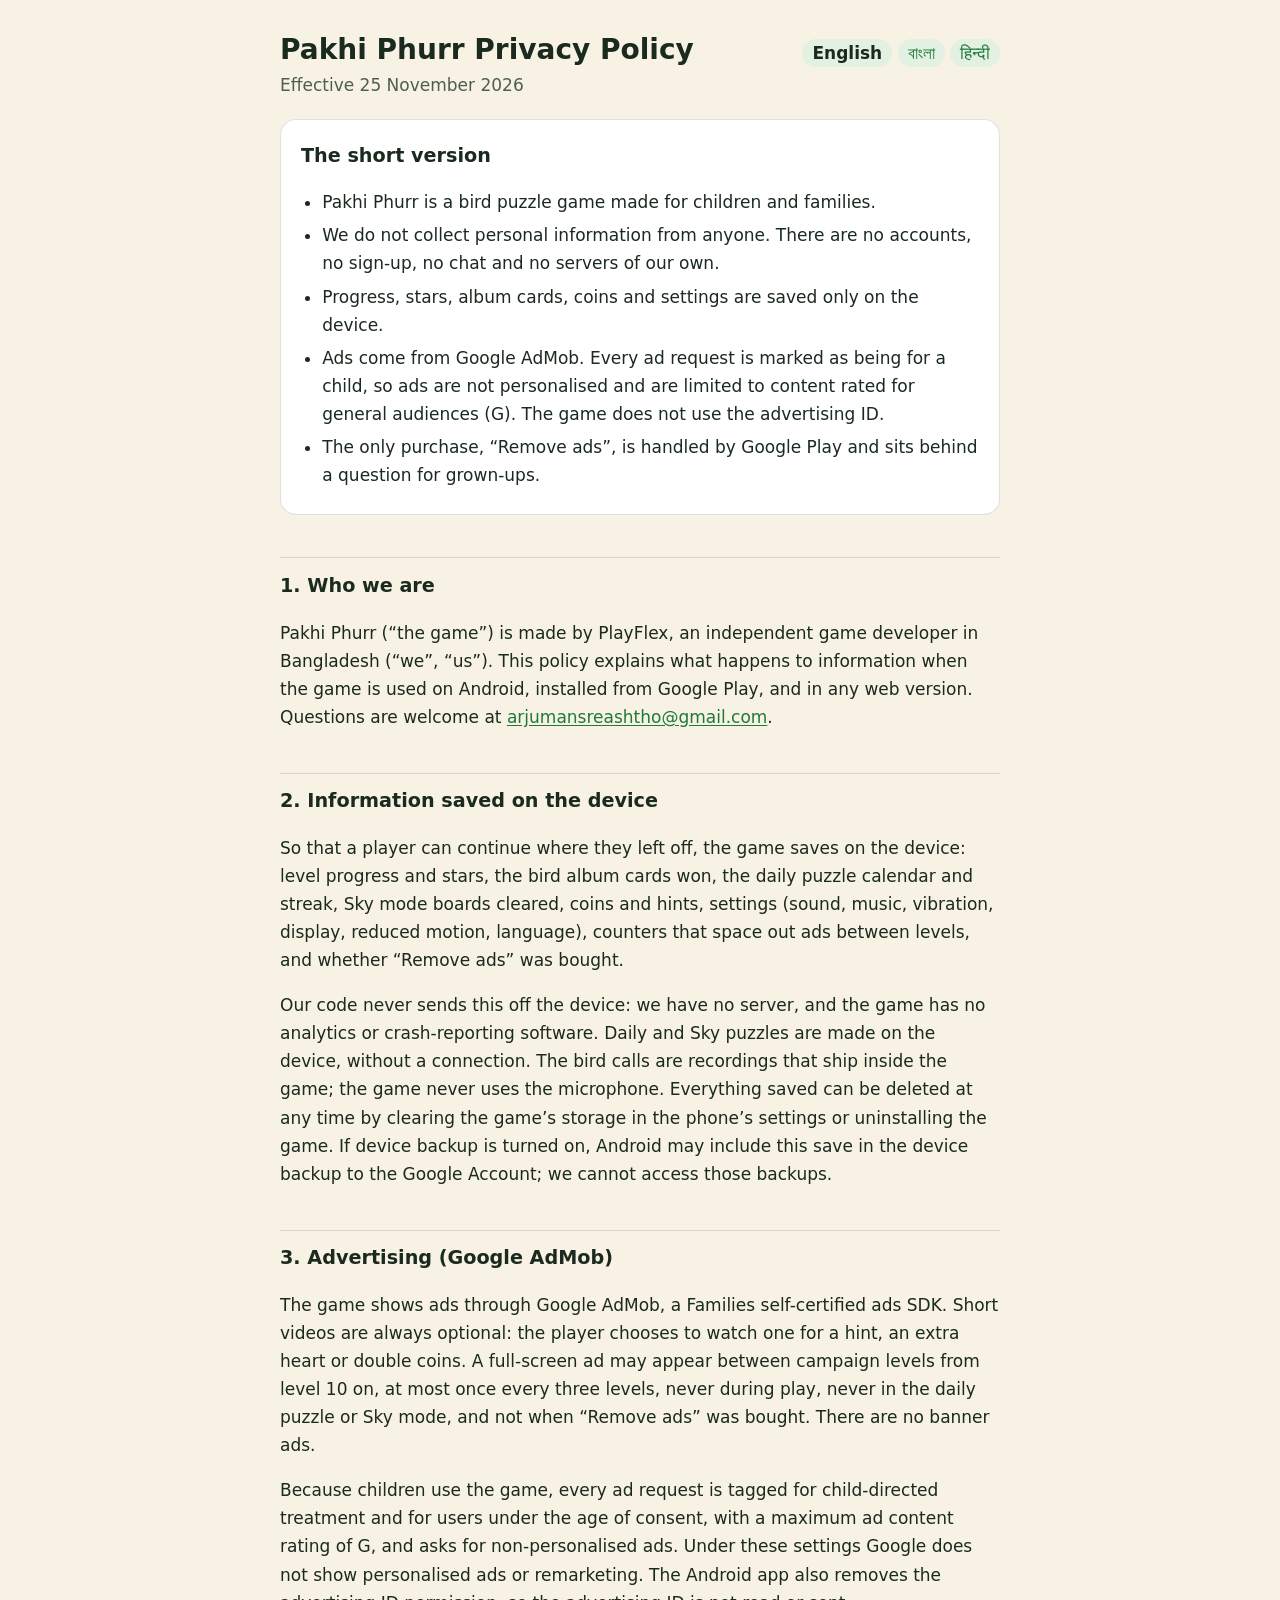
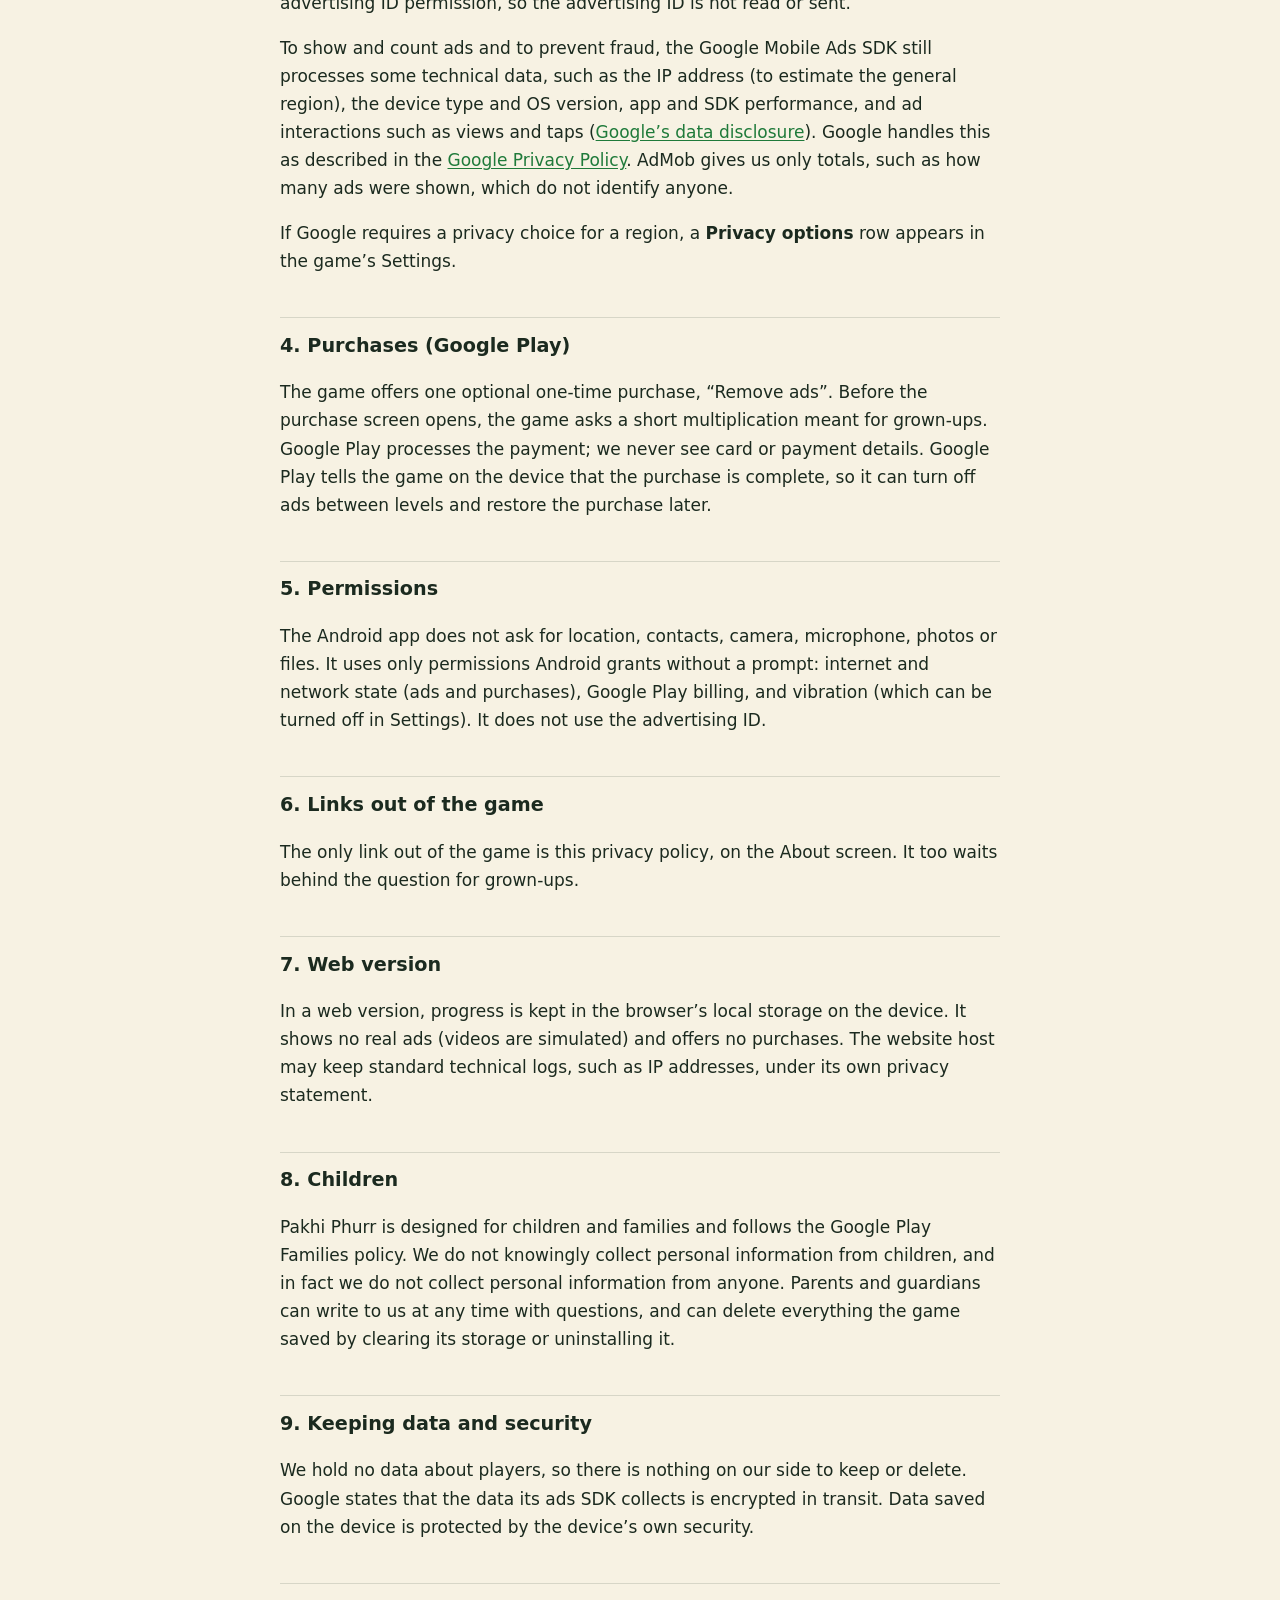
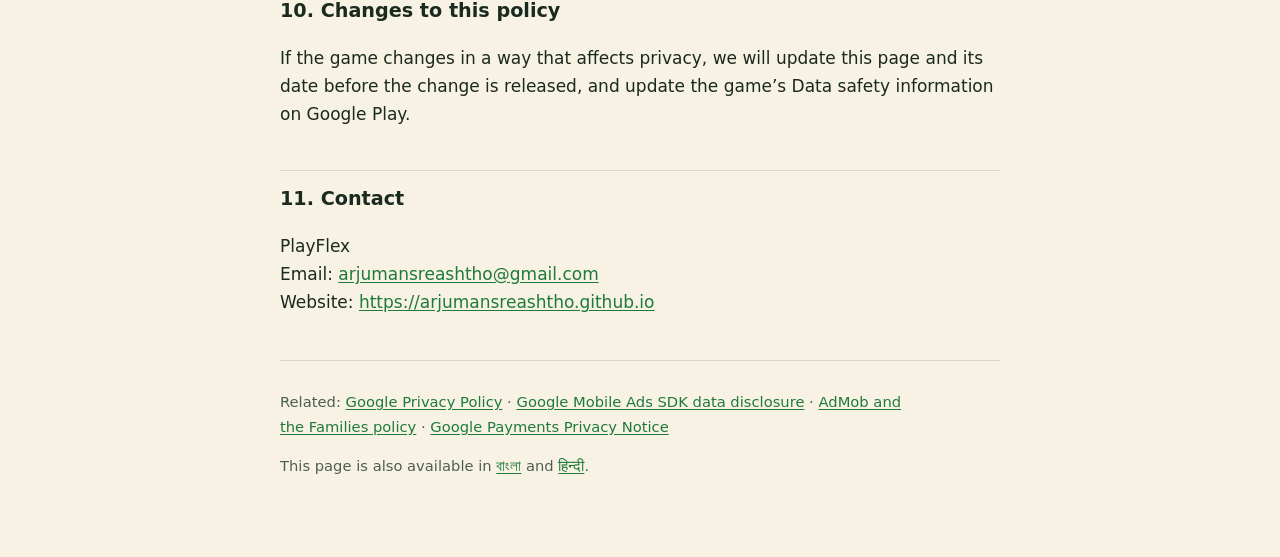
==== pakhi-phurr/privacy/index.html @ 55ad2fcd "Pakhi Phurr privacy policy (English, Bangla, Hindi) Co-Authored-By: Claude Opus 5.5 <noreply@anthrop" ====
<!DOCTYPE html>
<html lang="en">
<head>
<meta charset="utf-8">
<meta name="viewport" content="width=device-width, initial-scale=1">
<title>Privacy Policy – Pakhi Phurr</title>
<meta name="description" content="Pakhi Phurr is made for children and families: no accounts, no servers of our own, progress stays on the device, child-safe ads by Google AdMob without the advertising ID.">
<link rel="alternate" hreflang="en" href="./">
<link rel="alternate" hreflang="bn" href="bn.html">
<link rel="alternate" hreflang="hi" href="hi.html">
<style>
  :root { --bg: #F7F2E3; --card: #FFFFFF; --text: #1B2A1F; --muted: #4E5E52; --accent: #1F7A3A;
          --line: rgba(27,42,31,0.14); --chip: #E3F1E2; color-scheme: light dark; }
  @media (prefers-color-scheme: dark) {
    :root { --bg: #0F2227; --card: #16323A; --text: #F7F2E3; --muted: #BFD3CC; --accent: #FFA23A;
            --line: rgba(191,211,204,0.2); --chip: #1F4048; }
  }
  * { box-sizing: border-box; }
  html { -webkit-text-size-adjust: 100%; }
  body { margin: 0; background: var(--bg); color: var(--text);
         font: 17px/1.65 system-ui, -apple-system, "Segoe UI", Roboto, "Noto Sans", "Noto Sans Bengali", "Noto Sans Devanagari", sans-serif; }
  main { max-width: 760px; margin: 0 auto; padding: 24px 20px 64px; }
  header { display: flex; flex-wrap: wrap; align-items: baseline; justify-content: space-between; gap: 8px 16px; }
  h1 { font-size: 1.75rem; line-height: 1.25; margin: 8px 0 4px; }
  h2 { font-size: 1.2rem; margin: 2.2em 0 0.4em; padding-top: 0.6em; border-top: 1px solid var(--line); }
  p, li { max-width: 68ch; }
  ul { padding-left: 1.25em; }
  li { margin: 0.3em 0; }
  a { color: var(--accent); text-underline-offset: 2px; }
  .meta { color: var(--muted); margin: 0; }
  .lang a, .lang strong { padding: 4px 10px; border-radius: 999px; background: var(--chip); text-decoration: none; }
  .summary { background: var(--card); border: 1px solid var(--line); border-radius: 16px; padding: 8px 20px; margin: 20px 0 8px; }
  .summary h2 { border: 0; margin-top: 0.6em; padding-top: 0; }
  footer { margin-top: 3em; color: var(--muted); font-size: 0.92rem; border-top: 1px solid var(--line); padding-top: 1em; }
</style>
</head>
<body>
<main>
  <header>
    <div>
      <h1>Pakhi Phurr Privacy Policy</h1>
      <p class="meta">Effective 25 November 2026</p>
    </div>
    <nav class="lang" aria-label="Language"><strong aria-current="page">English</strong> <a href="bn.html" hreflang="bn" lang="bn">বাংলা</a> <a href="hi.html" hreflang="hi" lang="hi">हिन्दी</a></nav>
  </header>

  <section class="summary" aria-labelledby="short">
    <h2 id="short">The short version</h2>
    <ul>
      <li>Pakhi Phurr is a bird puzzle game made for children and families.</li>
      <li>We do not collect personal information from anyone. There are no accounts, no sign-up, no chat and no servers of our own.</li>
      <li>Progress, stars, album cards, coins and settings are saved only on the device.</li>
      <li>Ads come from Google AdMob. Every ad request is marked as being for a child, so ads are not personalised and are limited to content rated for general audiences (G). The game does not use the advertising ID.</li>
      <li>The only purchase, “Remove ads”, is handled by Google Play and sits behind a question for grown-ups.</li>
    </ul>
  </section>

  <h2 id="who">1. Who we are</h2>
  <p>Pakhi Phurr (“the game”) is made by PlayFlex, an independent game developer in Bangladesh (“we”, “us”). This policy explains what happens to information when the game is used on Android, installed from Google Play, and in any web version. Questions are welcome at <a href="mailto:arjumansreashtho@gmail.com">arjumansreashtho@gmail.com</a>.</p>

  <h2 id="device">2. Information saved on the device</h2>
  <p>So that a player can continue where they left off, the game saves on the device: level progress and stars, the bird album cards won, the daily puzzle calendar and streak, Sky mode boards cleared, coins and hints, settings (sound, music, vibration, display, reduced motion, language), counters that space out ads between levels, and whether “Remove ads” was bought.</p>
  <p>Our code never sends this off the device: we have no server, and the game has no analytics or crash-reporting software. Daily and Sky puzzles are made on the device, without a connection. The bird calls are recordings that ship inside the game; the game never uses the microphone. Everything saved can be deleted at any time by clearing the game’s storage in the phone’s settings or uninstalling the game. If device backup is turned on, Android may include this save in the device backup to the Google Account; we cannot access those backups.</p>

  <h2 id="ads">3. Advertising (Google AdMob)</h2>
  <p>The game shows ads through Google AdMob, a Families self-certified ads SDK. Short videos are always optional: the player chooses to watch one for a hint, an extra heart or double coins. A full-screen ad may appear between campaign levels from level 10 on, at most once every three levels, never during play, never in the daily puzzle or Sky mode, and not when “Remove ads” was bought. There are no banner ads.</p>
  <p>Because children use the game, every ad request is tagged for child-directed treatment and for users under the age of consent, with a maximum ad content rating of G, and asks for non-personalised ads. Under these settings Google does not show personalised ads or remarketing. The Android app also removes the advertising ID permission, so the advertising ID is not read or sent.</p>
  <p>To show and count ads and to prevent fraud, the Google Mobile Ads SDK still processes some technical data, such as the IP address (to estimate the general region), the device type and OS version, app and SDK performance, and ad interactions such as views and taps (<a href="https://developers.google.com/admob/android/privacy/play-data-disclosure">Google’s data disclosure</a>). Google handles this as described in the <a href="https://policies.google.com/privacy">Google Privacy Policy</a>. AdMob gives us only totals, such as how many ads were shown, which do not identify anyone.</p>
  <p>If Google requires a privacy choice for a region, a <strong>Privacy options</strong> row appears in the game’s Settings.</p>

  <h2 id="purchases">4. Purchases (Google Play)</h2>
  <p>The game offers one optional one-time purchase, “Remove ads”. Before the purchase screen opens, the game asks a short multiplication meant for grown-ups. Google Play processes the payment; we never see card or payment details. Google Play tells the game on the device that the purchase is complete, so it can turn off ads between levels and restore the purchase later.</p>

  <h2 id="permissions">5. Permissions</h2>
  <p>The Android app does not ask for location, contacts, camera, microphone, photos or files. It uses only permissions Android grants without a prompt: internet and network state (ads and purchases), Google Play billing, and vibration (which can be turned off in Settings). It does not use the advertising ID.</p>

  <h2 id="links">6. Links out of the game</h2>
  <p>The only link out of the game is this privacy policy, on the About screen. It too waits behind the question for grown-ups.</p>

  <h2 id="web">7. Web version</h2>
  <p>In a web version, progress is kept in the browser’s local storage on the device. It shows no real ads (videos are simulated) and offers no purchases. The website host may keep standard technical logs, such as IP addresses, under its own privacy statement.</p>

  <h2 id="children">8. Children</h2>
  <p>Pakhi Phurr is designed for children and families and follows the Google Play Families policy. We do not knowingly collect personal information from children, and in fact we do not collect personal information from anyone. Parents and guardians can write to us at any time with questions, and can delete everything the game saved by clearing its storage or uninstalling it.</p>

  <h2 id="security">9. Keeping data and security</h2>
  <p>We hold no data about players, so there is nothing on our side to keep or delete. Google states that the data its ads SDK collects is encrypted in transit. Data saved on the device is protected by the device’s own security.</p>

  <h2 id="changes">10. Changes to this policy</h2>
  <p>If the game changes in a way that affects privacy, we will update this page and its date before the change is released, and update the game’s Data safety information on Google Play.</p>

  <h2 id="contact">11. Contact</h2>
  <p>PlayFlex<br>Email: <a href="mailto:arjumansreashtho@gmail.com">arjumansreashtho@gmail.com</a><br>Website: <a href="https://arjumansreashtho.github.io">https://arjumansreashtho.github.io</a></p>

  <footer>
    <p>Related: <a href="https://policies.google.com/privacy">Google Privacy Policy</a> ·
       <a href="https://developers.google.com/admob/android/privacy/play-data-disclosure">Google Mobile Ads SDK data disclosure</a> ·
       <a href="https://support.google.com/admob/answer/6223431">AdMob and the Families policy</a> ·
       <a href="https://payments.google.com/payments/apis-secure/get_legal_document?ldo=0&amp;ldt=privacynotice">Google Payments Privacy Notice</a></p>
    <p>This page is also available in <a href="bn.html" hreflang="bn" lang="bn">বাংলা</a> and <a href="hi.html" hreflang="hi" lang="hi">हिन्दी</a>.</p>
  </footer>
</main>
</body>
</html>
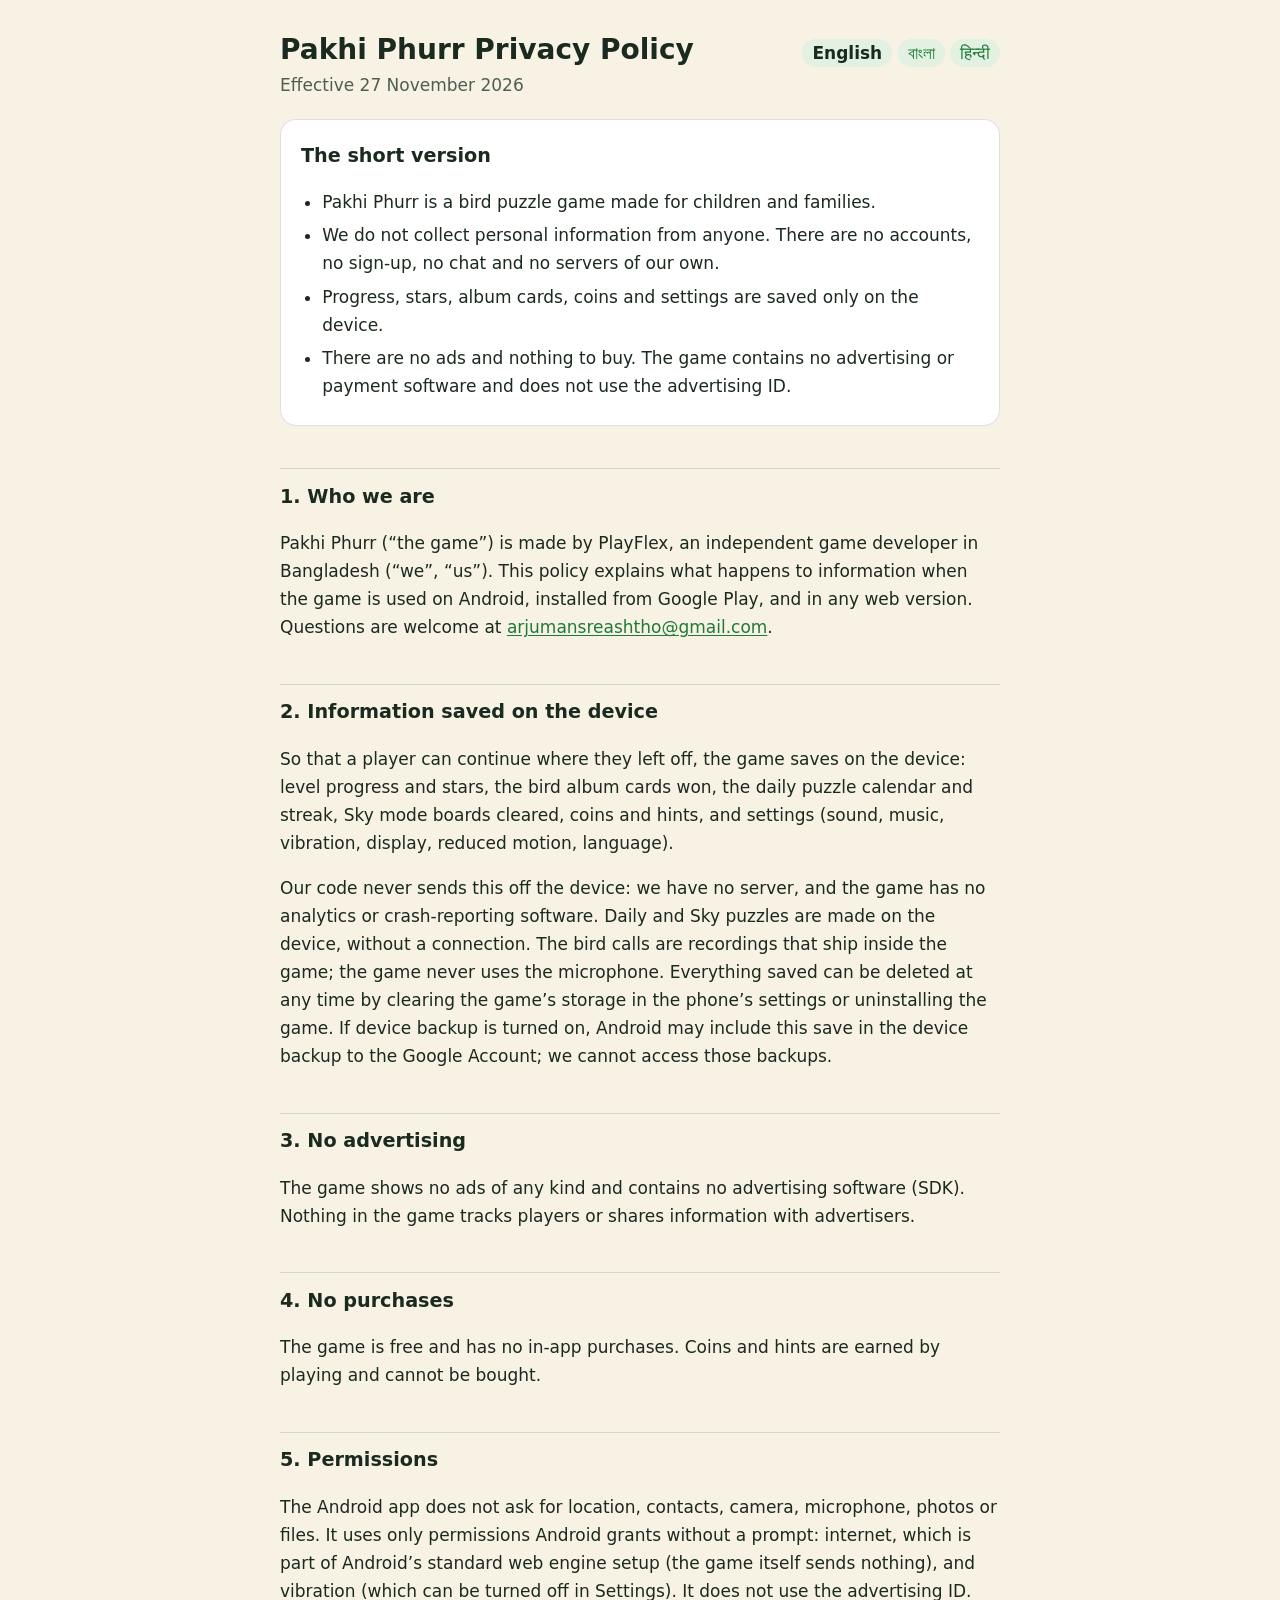
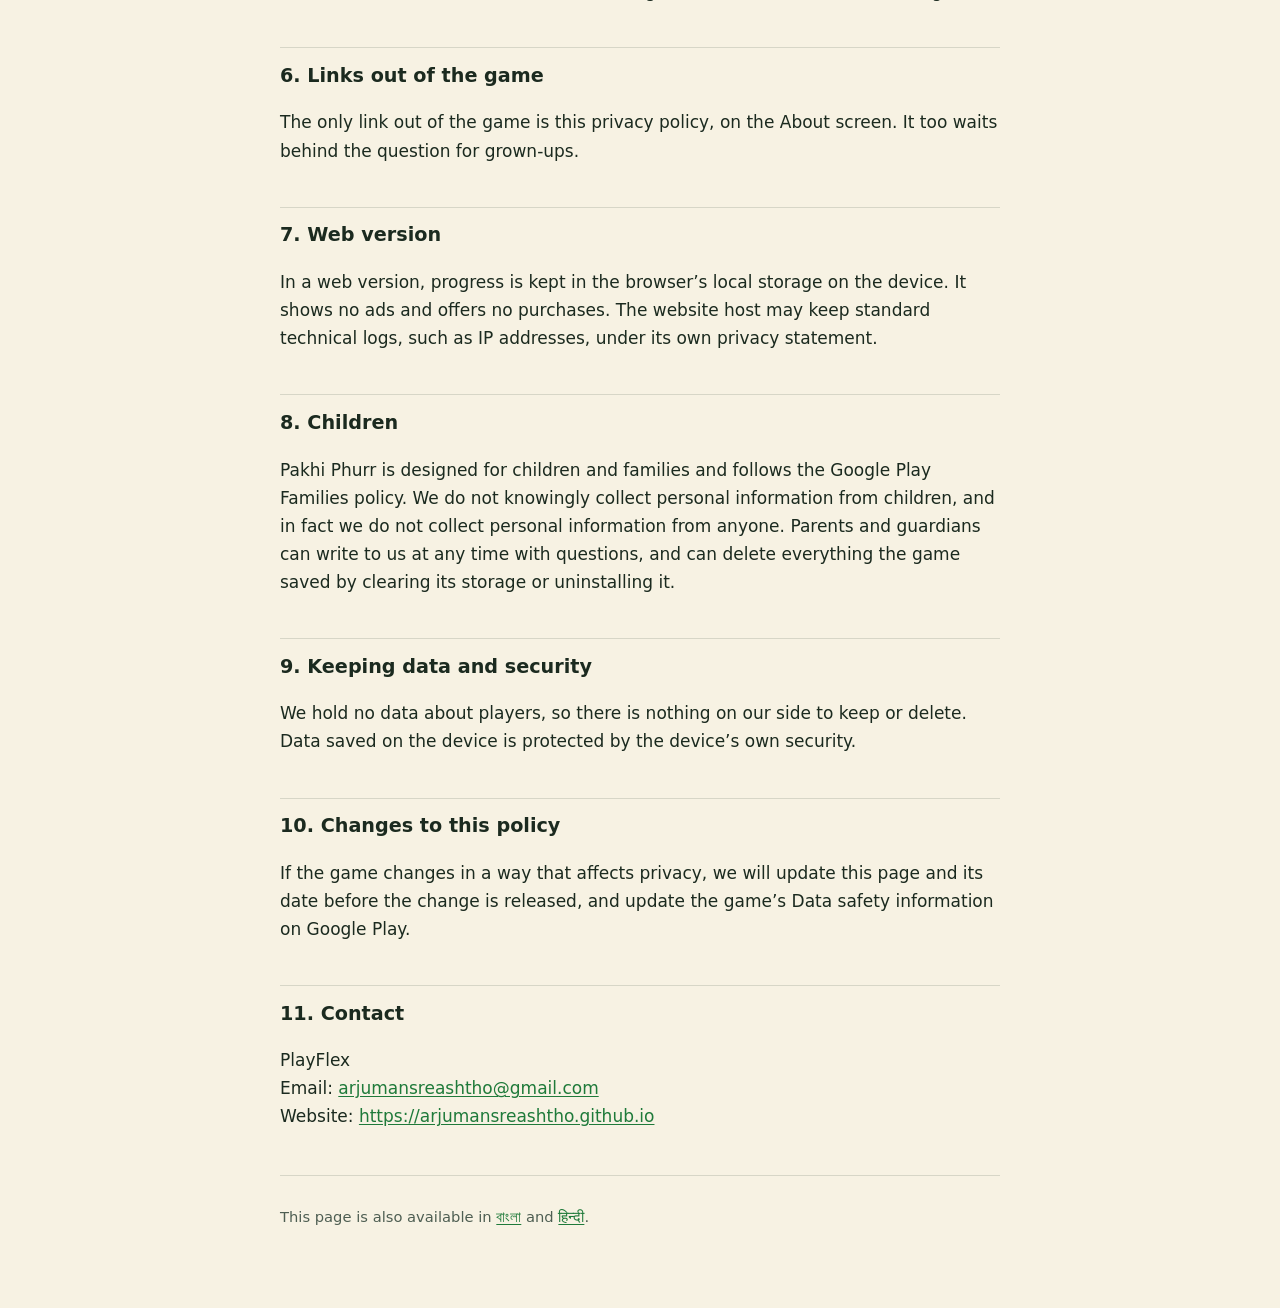
==== commit 9dcbb323: "Pakhi Phurr privacy policy: no ads, no purchases (EN, BN, HI) The first release ships without ads or" ====
--- a/pakhi-phurr/privacy/index.html
+++ b/pakhi-phurr/privacy/index.html
@@ -4,7 +4,7 @@
 <meta charset="utf-8">
 <meta name="viewport" content="width=device-width, initial-scale=1">
 <title>Privacy Policy – Pakhi Phurr</title>
-<meta name="description" content="Pakhi Phurr is made for children and families: no accounts, no servers of our own, progress stays on the device, child-safe ads by Google AdMob without the advertising ID.">
+<meta name="description" content="Pakhi Phurr is made for children and families: no ads, no purchases, no accounts, no servers of our own, and progress stays on the device.">
 <link rel="alternate" hreflang="en" href="./">
 <link rel="alternate" hreflang="bn" href="bn.html">
 <link rel="alternate" hreflang="hi" href="hi.html">
@@ -39,7 +39,7 @@
   <header>
     <div>
       <h1>Pakhi Phurr Privacy Policy</h1>
-      <p class="meta">Effective 25 November 2026</p>
+      <p class="meta">Effective 27 November 2026</p>
     </div>
     <nav class="lang" aria-label="Language"><strong aria-current="page">English</strong> <a href="bn.html" hreflang="bn" lang="bn">বাংলা</a> <a href="hi.html" hreflang="hi" lang="hi">हिन्दी</a></nav>
   </header>
@@ -50,8 +50,7 @@
       <li>Pakhi Phurr is a bird puzzle game made for children and families.</li>
       <li>We do not collect personal information from anyone. There are no accounts, no sign-up, no chat and no servers of our own.</li>
       <li>Progress, stars, album cards, coins and settings are saved only on the device.</li>
-      <li>Ads come from Google AdMob. Every ad request is marked as being for a child, so ads are not personalised and are limited to content rated for general audiences (G). The game does not use the advertising ID.</li>
-      <li>The only purchase, “Remove ads”, is handled by Google Play and sits behind a question for grown-ups.</li>
+      <li>There are no ads and nothing to buy. The game contains no advertising or payment software and does not use the advertising ID.</li>
     </ul>
   </section>
 
@@ -59,32 +58,29 @@
   <p>Pakhi Phurr (“the game”) is made by PlayFlex, an independent game developer in Bangladesh (“we”, “us”). This policy explains what happens to information when the game is used on Android, installed from Google Play, and in any web version. Questions are welcome at <a href="mailto:arjumansreashtho@gmail.com">arjumansreashtho@gmail.com</a>.</p>
 
   <h2 id="device">2. Information saved on the device</h2>
-  <p>So that a player can continue where they left off, the game saves on the device: level progress and stars, the bird album cards won, the daily puzzle calendar and streak, Sky mode boards cleared, coins and hints, settings (sound, music, vibration, display, reduced motion, language), counters that space out ads between levels, and whether “Remove ads” was bought.</p>
+  <p>So that a player can continue where they left off, the game saves on the device: level progress and stars, the bird album cards won, the daily puzzle calendar and streak, Sky mode boards cleared, coins and hints, and settings (sound, music, vibration, display, reduced motion, language).</p>
   <p>Our code never sends this off the device: we have no server, and the game has no analytics or crash-reporting software. Daily and Sky puzzles are made on the device, without a connection. The bird calls are recordings that ship inside the game; the game never uses the microphone. Everything saved can be deleted at any time by clearing the game’s storage in the phone’s settings or uninstalling the game. If device backup is turned on, Android may include this save in the device backup to the Google Account; we cannot access those backups.</p>
 
-  <h2 id="ads">3. Advertising (Google AdMob)</h2>
-  <p>The game shows ads through Google AdMob, a Families self-certified ads SDK. Short videos are always optional: the player chooses to watch one for a hint, an extra heart or double coins. A full-screen ad may appear between campaign levels from level 10 on, at most once every three levels, never during play, never in the daily puzzle or Sky mode, and not when “Remove ads” was bought. There are no banner ads.</p>
-  <p>Because children use the game, every ad request is tagged for child-directed treatment and for users under the age of consent, with a maximum ad content rating of G, and asks for non-personalised ads. Under these settings Google does not show personalised ads or remarketing. The Android app also removes the advertising ID permission, so the advertising ID is not read or sent.</p>
-  <p>To show and count ads and to prevent fraud, the Google Mobile Ads SDK still processes some technical data, such as the IP address (to estimate the general region), the device type and OS version, app and SDK performance, and ad interactions such as views and taps (<a href="https://developers.google.com/admob/android/privacy/play-data-disclosure">Google’s data disclosure</a>). Google handles this as described in the <a href="https://policies.google.com/privacy">Google Privacy Policy</a>. AdMob gives us only totals, such as how many ads were shown, which do not identify anyone.</p>
-  <p>If Google requires a privacy choice for a region, a <strong>Privacy options</strong> row appears in the game’s Settings.</p>
+  <h2 id="ads">3. No advertising</h2>
+  <p>The game shows no ads of any kind and contains no advertising software (SDK). Nothing in the game tracks players or shares information with advertisers.</p>
 
-  <h2 id="purchases">4. Purchases (Google Play)</h2>
-  <p>The game offers one optional one-time purchase, “Remove ads”. Before the purchase screen opens, the game asks a short multiplication meant for grown-ups. Google Play processes the payment; we never see card or payment details. Google Play tells the game on the device that the purchase is complete, so it can turn off ads between levels and restore the purchase later.</p>
+  <h2 id="purchases">4. No purchases</h2>
+  <p>The game is free and has no in-app purchases. Coins and hints are earned by playing and cannot be bought.</p>
 
   <h2 id="permissions">5. Permissions</h2>
-  <p>The Android app does not ask for location, contacts, camera, microphone, photos or files. It uses only permissions Android grants without a prompt: internet and network state (ads and purchases), Google Play billing, and vibration (which can be turned off in Settings). It does not use the advertising ID.</p>
+  <p>The Android app does not ask for location, contacts, camera, microphone, photos or files. It uses only permissions Android grants without a prompt: internet, which is part of Android’s standard web engine setup (the game itself sends nothing), and vibration (which can be turned off in Settings). It does not use the advertising ID.</p>
 
   <h2 id="links">6. Links out of the game</h2>
   <p>The only link out of the game is this privacy policy, on the About screen. It too waits behind the question for grown-ups.</p>
 
   <h2 id="web">7. Web version</h2>
-  <p>In a web version, progress is kept in the browser’s local storage on the device. It shows no real ads (videos are simulated) and offers no purchases. The website host may keep standard technical logs, such as IP addresses, under its own privacy statement.</p>
+  <p>In a web version, progress is kept in the browser’s local storage on the device. It shows no ads and offers no purchases. The website host may keep standard technical logs, such as IP addresses, under its own privacy statement.</p>
 
   <h2 id="children">8. Children</h2>
   <p>Pakhi Phurr is designed for children and families and follows the Google Play Families policy. We do not knowingly collect personal information from children, and in fact we do not collect personal information from anyone. Parents and guardians can write to us at any time with questions, and can delete everything the game saved by clearing its storage or uninstalling it.</p>
 
   <h2 id="security">9. Keeping data and security</h2>
-  <p>We hold no data about players, so there is nothing on our side to keep or delete. Google states that the data its ads SDK collects is encrypted in transit. Data saved on the device is protected by the device’s own security.</p>
+  <p>We hold no data about players, so there is nothing on our side to keep or delete. Data saved on the device is protected by the device’s own security.</p>
 
   <h2 id="changes">10. Changes to this policy</h2>
   <p>If the game changes in a way that affects privacy, we will update this page and its date before the change is released, and update the game’s Data safety information on Google Play.</p>
@@ -93,10 +89,6 @@
   <p>PlayFlex<br>Email: <a href="mailto:arjumansreashtho@gmail.com">arjumansreashtho@gmail.com</a><br>Website: <a href="https://arjumansreashtho.github.io">https://arjumansreashtho.github.io</a></p>
 
   <footer>
-    <p>Related: <a href="https://policies.google.com/privacy">Google Privacy Policy</a> ·
-       <a href="https://developers.google.com/admob/android/privacy/play-data-disclosure">Google Mobile Ads SDK data disclosure</a> ·
-       <a href="https://support.google.com/admob/answer/6223431">AdMob and the Families policy</a> ·
-       <a href="https://payments.google.com/payments/apis-secure/get_legal_document?ldo=0&amp;ldt=privacynotice">Google Payments Privacy Notice</a></p>
     <p>This page is also available in <a href="bn.html" hreflang="bn" lang="bn">বাংলা</a> and <a href="hi.html" hreflang="hi" lang="hi">हिन्दी</a>.</p>
   </footer>
 </main>
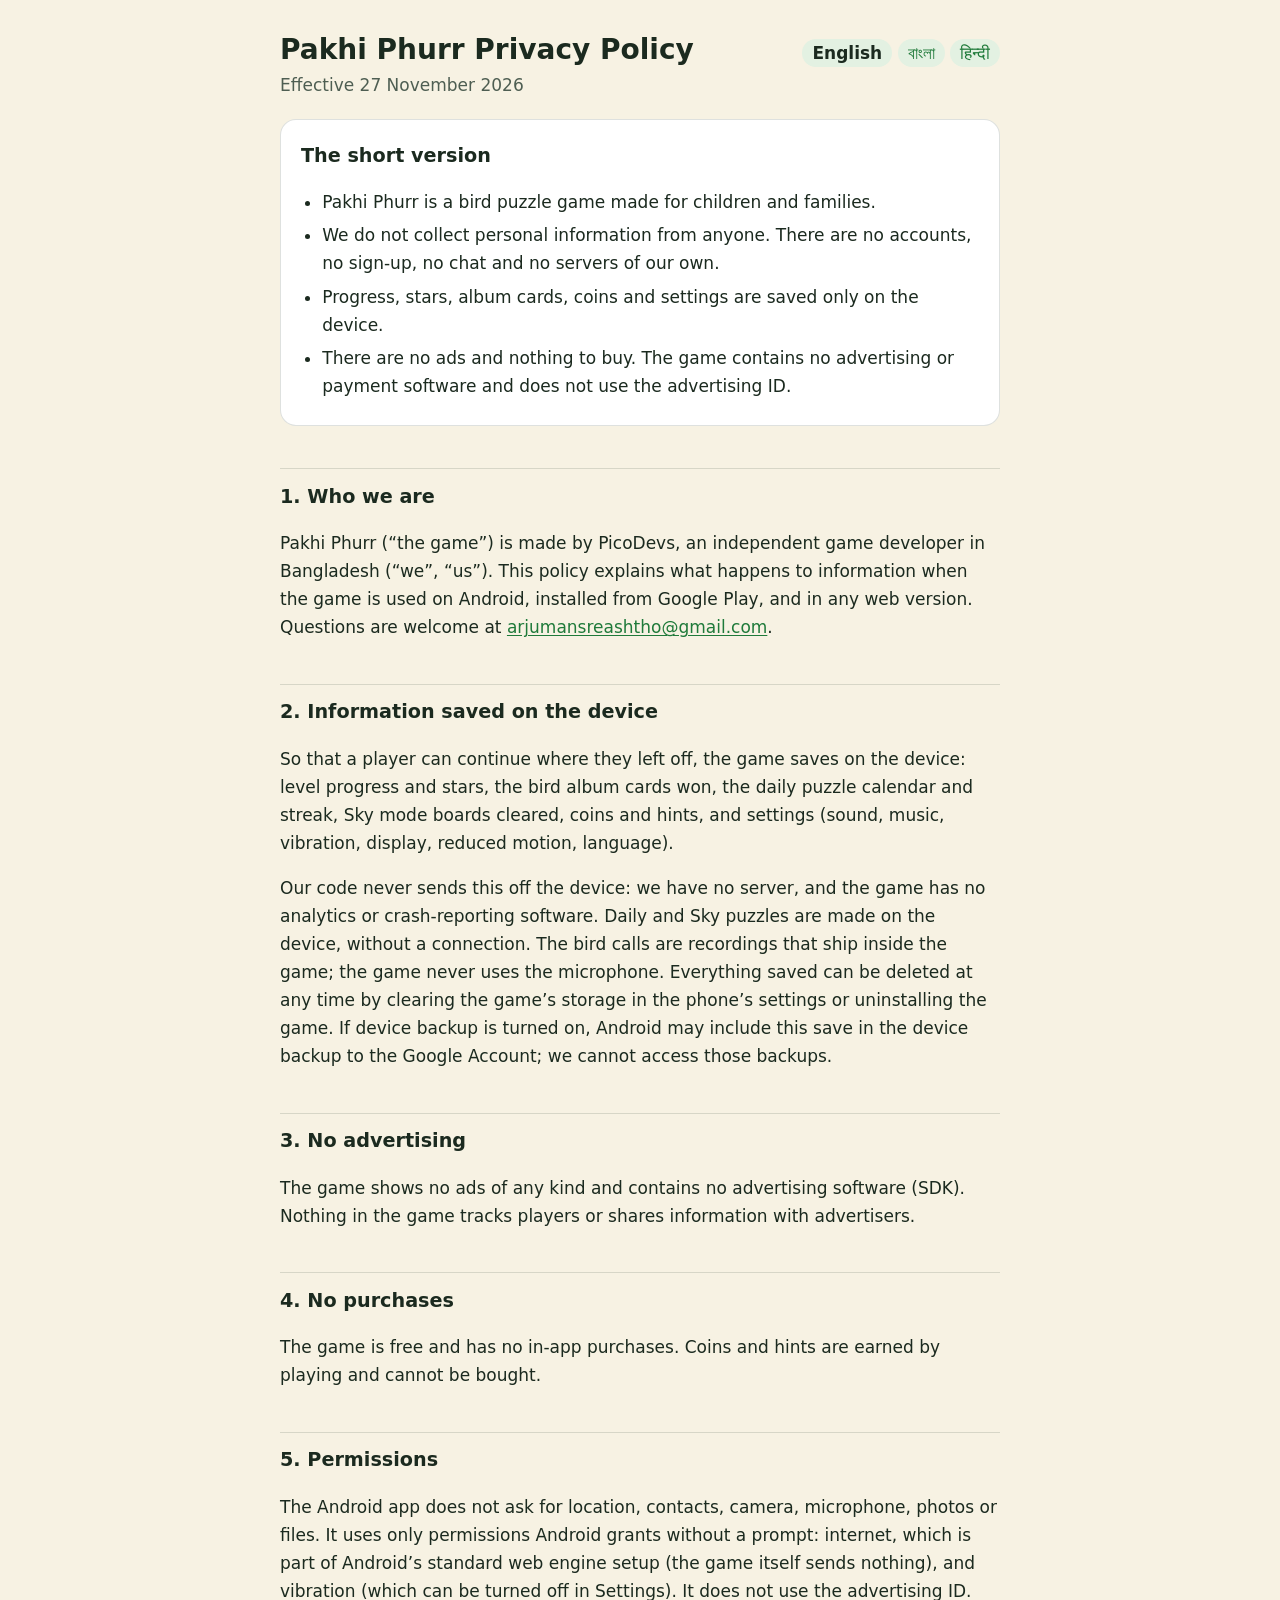
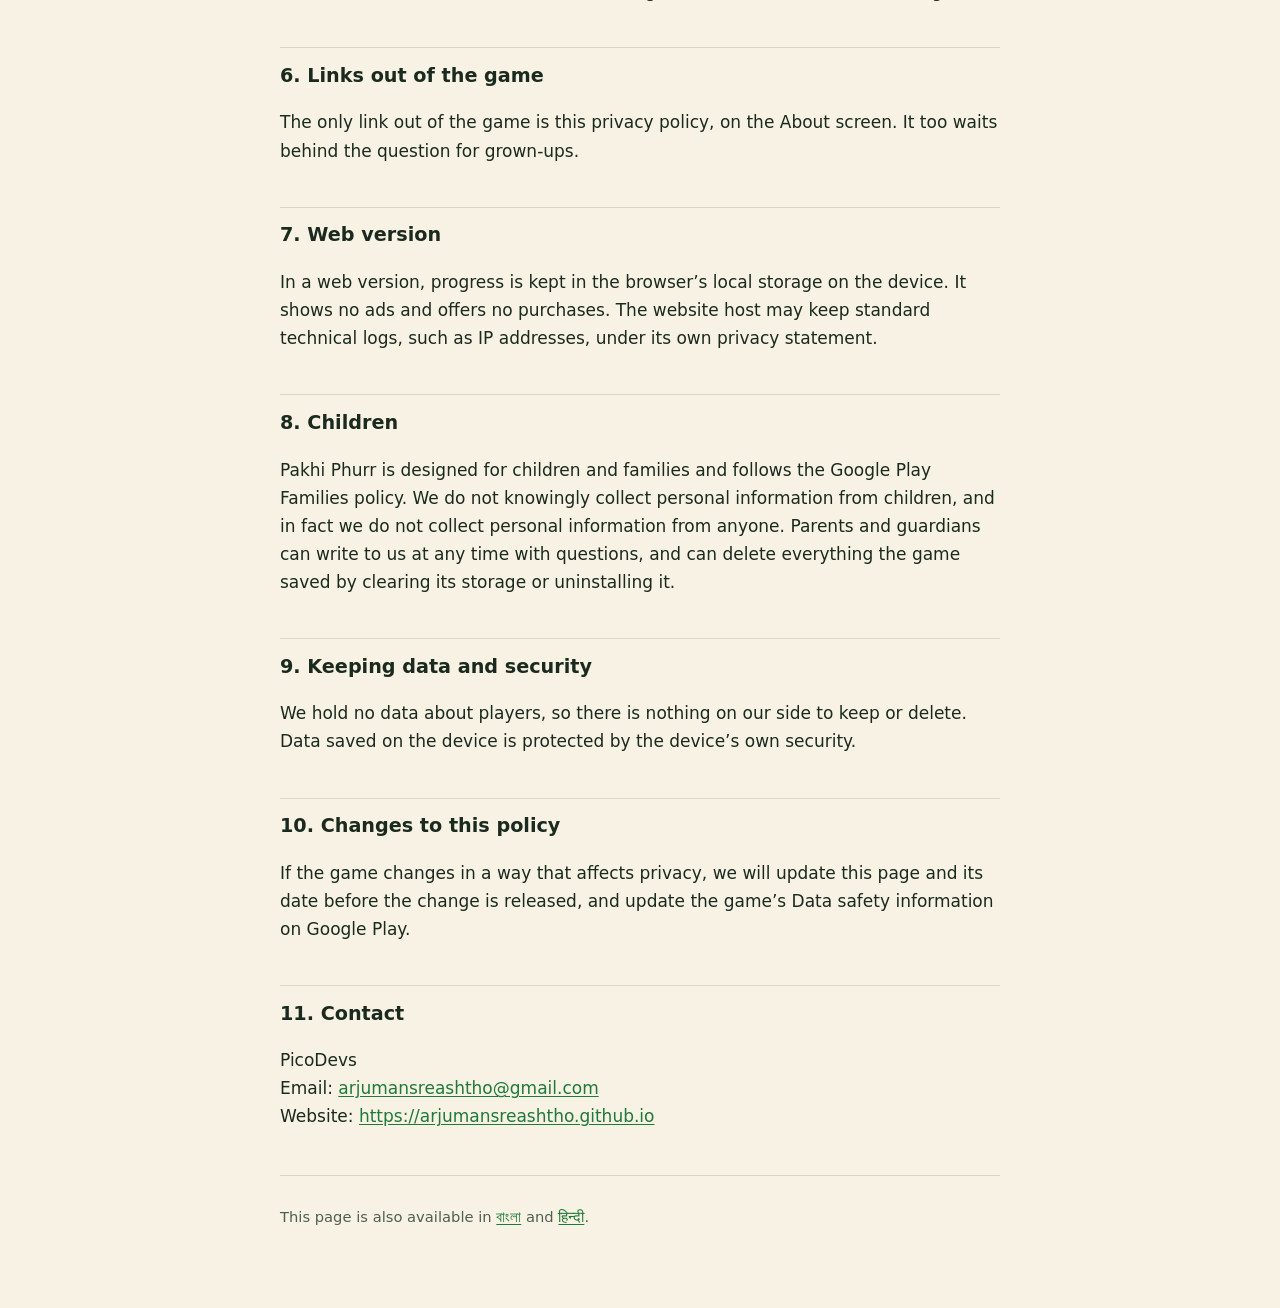
==== commit 04aeb2d7: "Pakhi Phurr privacy policy: developer name PicoDevs (EN, BN, HI) Co-Authored-By: Claude Opus 5.5 <no" ====
--- a/pakhi-phurr/privacy/index.html
+++ b/pakhi-phurr/privacy/index.html
@@ -55,7 +55,7 @@
   </section>
 
   <h2 id="who">1. Who we are</h2>
-  <p>Pakhi Phurr (“the game”) is made by PlayFlex, an independent game developer in Bangladesh (“we”, “us”). This policy explains what happens to information when the game is used on Android, installed from Google Play, and in any web version. Questions are welcome at <a href="mailto:arjumansreashtho@gmail.com">arjumansreashtho@gmail.com</a>.</p>
+  <p>Pakhi Phurr (“the game”) is made by PicoDevs, an independent game developer in Bangladesh (“we”, “us”). This policy explains what happens to information when the game is used on Android, installed from Google Play, and in any web version. Questions are welcome at <a href="mailto:arjumansreashtho@gmail.com">arjumansreashtho@gmail.com</a>.</p>
 
   <h2 id="device">2. Information saved on the device</h2>
   <p>So that a player can continue where they left off, the game saves on the device: level progress and stars, the bird album cards won, the daily puzzle calendar and streak, Sky mode boards cleared, coins and hints, and settings (sound, music, vibration, display, reduced motion, language).</p>
@@ -86,7 +86,7 @@
   <p>If the game changes in a way that affects privacy, we will update this page and its date before the change is released, and update the game’s Data safety information on Google Play.</p>
 
   <h2 id="contact">11. Contact</h2>
-  <p>PlayFlex<br>Email: <a href="mailto:arjumansreashtho@gmail.com">arjumansreashtho@gmail.com</a><br>Website: <a href="https://arjumansreashtho.github.io">https://arjumansreashtho.github.io</a></p>
+  <p>PicoDevs<br>Email: <a href="mailto:arjumansreashtho@gmail.com">arjumansreashtho@gmail.com</a><br>Website: <a href="https://arjumansreashtho.github.io">https://arjumansreashtho.github.io</a></p>
 
   <footer>
     <p>This page is also available in <a href="bn.html" hreflang="bn" lang="bn">বাংলা</a> and <a href="hi.html" hreflang="hi" lang="hi">हिन्दी</a>.</p>
